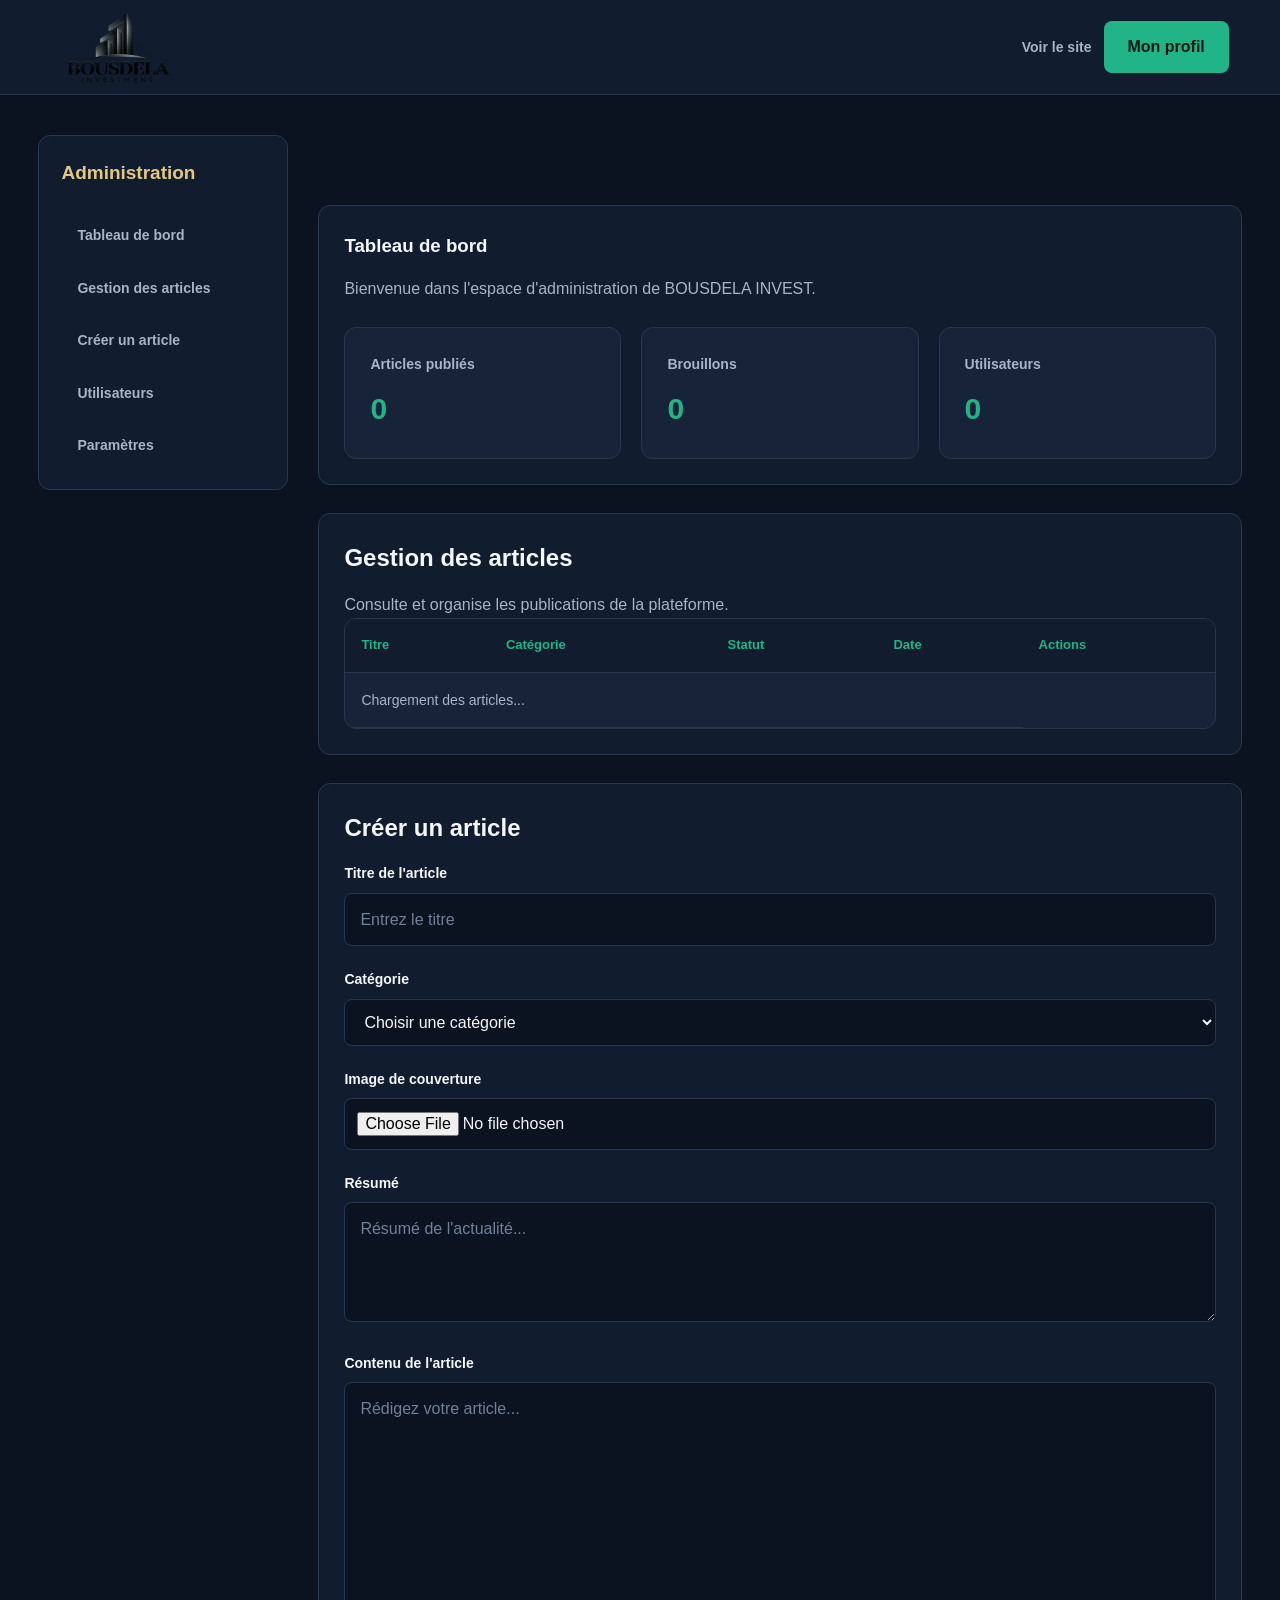
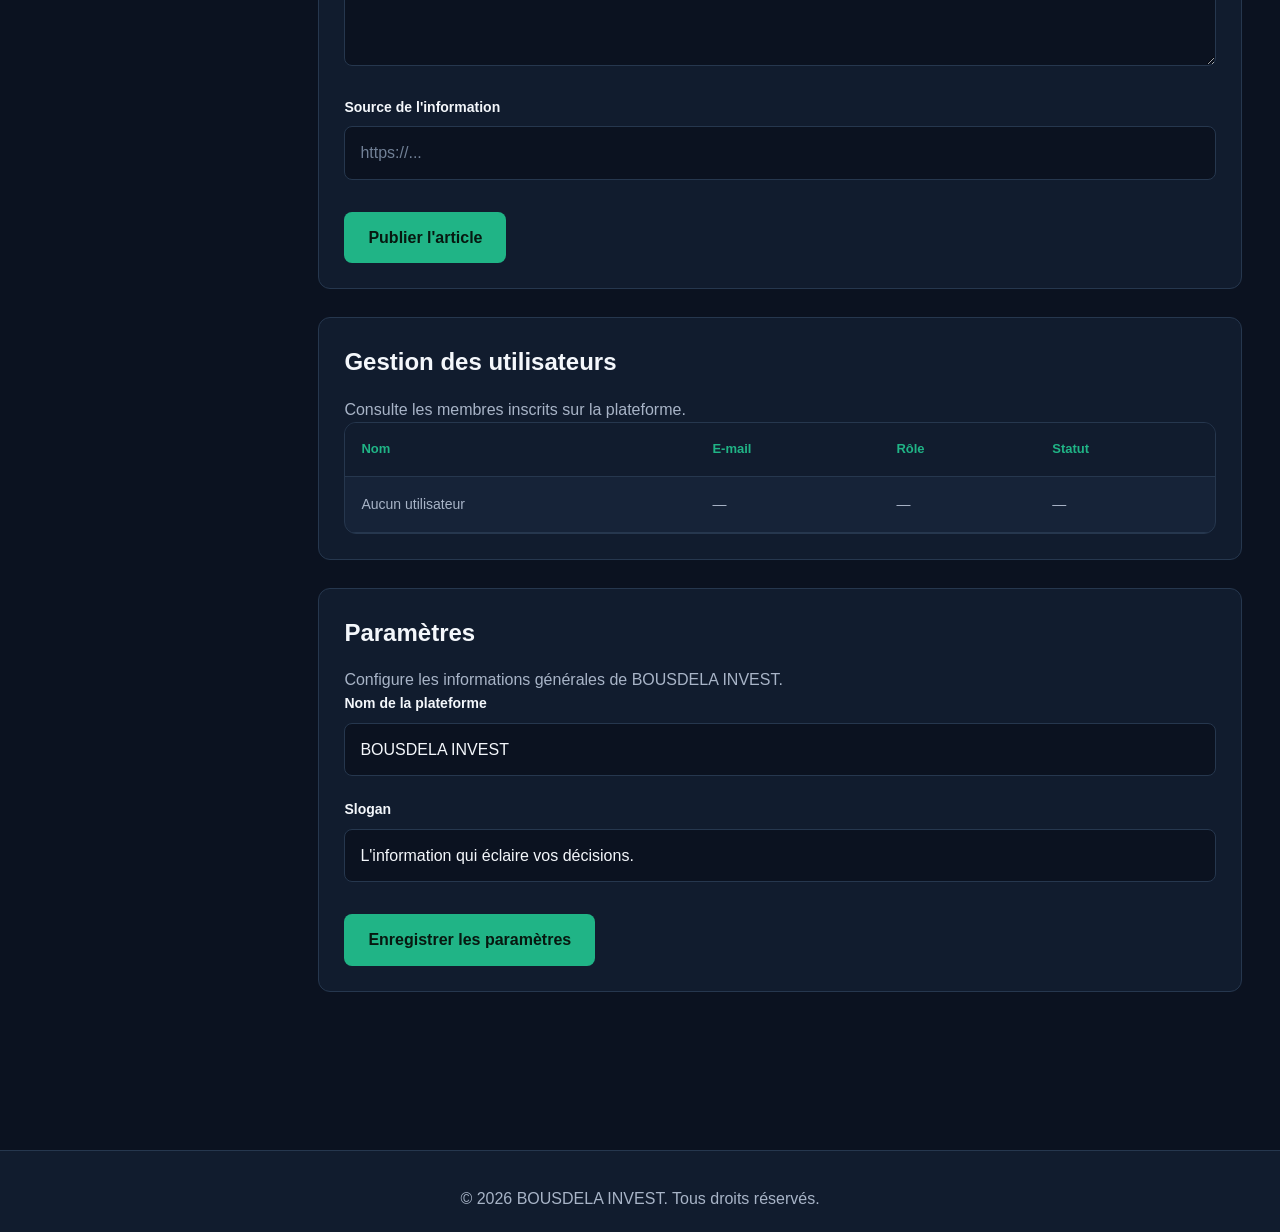
==== administration.html @ baf08b8d "Initial commit - BOUSDELA INVEST V1" ====
<!DOCTYPE html>
<html lang="fr">

<head>
    <meta charset="UTF-8">
    <meta name="viewport" content="width=device-width, initial-scale=1.0">

    <title>Administration | BOUSDELA INVEST</title>

    <meta name="robots" content="noindex, nofollow">

    <link rel="stylesheet" href="CSS/Style.css">
</head>


<body>

    <!-- EN-TÊTE ADMINISTRATION -->
    <header class="admin-header">

        <a href="index.html" class="brand">
            <img
                src="image/logo.png"
                alt="BOUSDELA INVESTMENT"
                class="brand-logo"
            >
        </a>

        <div class="nav-buttons">
            <a href="index.html">Voir le site</a>
            <a href="profil.html" class="btn">Mon profil</a>
        </div>

    </header>


    <!-- TABLEAU DE BORD -->
    <main class="dashboard" id="administration-protegee" hidden>
        <!-- MENU LATÉRAL -->
        <aside class="admin-sidebar">

            <h2>Administration</h2>

            <nav>
                <ul>

                    <li>
                        <a href="#dashboard">Tableau de bord</a>
                    </li>

                    <li>
                        <a href="#articles">Gestion des articles</a>
                    </li>

                    <li>
                        <a href="#publication">Créer un article</a>
                    </li>

                    <li>
                        <a href="#users">Utilisateurs</a>
                    </li>

                    <li>
                        <a href="#settings">Paramètres</a>
                    </li>

                </ul>
            </nav>

        </aside>


        <!-- CONTENU PRINCIPAL -->
        <section class="admin-content">


            <!-- 1. TABLEAU DE BORD -->
            <section id="dashboard">

                <h1>Tableau de bord</h1>

                <p>
                    Bienvenue dans l'espace d'administration
                    de BOUSDELA INVEST.
                </p>

                <div class="dashboard-stats">

                    <article class="stat-card">
                        <h3>Articles publiés</h3>
                        <p>0</p>
                    </article>

                    <article class="stat-card">
                        <h3>Brouillons</h3>
                        <p>0</p>
                    </article>

                    <article class="stat-card">
                        <h3>Utilisateurs</h3>
                        <p>0</p>
                    </article>

                </div>

            </section>


            <!-- 2. GESTION DES ARTICLES -->
            <section id="articles">

                <h2>Gestion des articles</h2>

                <p>
                    Consulte et organise les publications
                    de la plateforme.
                </p>

                <div class="table-container">

                    <table>

                        <thead>
                            <tr>
                                <th>Titre</th>
                                <th>Catégorie</th>
                                <th>Statut</th>
                                <th>Date</th>
                                <th>Actions</th>
                            </tr>
                        </thead>

                        <tbody id="articles-table-body">

        <tr>
        <td colspan="4">Chargement des articles...</td>
                 </tr>

                </tbody>

                    </table>

                </div>

            </section>


            <!-- 3. CRÉATION D'ARTICLE -->
            <section id="publication">

                <h2>Créer un article</h2>

                <form id="article-form">

                    <div class="form-group">

                        <label for="article-title">
                            Titre de l'article
                        </label>

                        <input
                            type="text"
                            id="article-title"
                            name="title"
                            placeholder="Entrez le titre"
                            required
                        >

                    </div>


                    <div class="form-group">

                        <label for="article-category">
                            Catégorie
                        </label>

                        <select
                            id="article-category"
                            name="category"
                            required
                        >

                            <option value="">
                                Choisir une catégorie
                            </option>

                            <option value="forex">Forex</option>

                            <option value="crypto">Crypto</option>

                            <option value="actions">Actions</option>

                            <option value="matieres-premieres">
                                Matières premières
                            </option>

                            <option value="macroeconomie">
                                Macroéconomie
                            </option>

                        </select>

                    </div>


                    
<div class="form-group">

    <label for="article-image">
        Image de couverture
    </label>

    <input
        type="file"
        id="article-image"
        name="image"
        accept="image/jpeg, image/png, image/webp"
    >

    <div id="image-preview-container" style="display: none; margin-top: 15px;">

        <p>Aperçu de l'image :</p>

        <img
            id="image-preview"
            src=""
            alt="Prévisualisation de l'image"
            style="max-width: 100%; width: 350px; border-radius: 10px;"
        >

    </div>

</div>



                    <div class="form-group">

                        <label for="article-summary">
                            Résumé
                        </label>

                        <textarea
                            id="article-summary"
                            name="summary"
                            rows="3"
                            placeholder="Résumé de l'actualité..."
                            required
                        ></textarea>

                    </div>
                        
                         
                    <div class="form-group">

                        <label for="article-content">
                            Contenu de l'article
                        </label>

                        <textarea
                            id="article-content"
                            name="content"
                            rows="10"
                            placeholder="Rédigez votre article..."
                            required
                        ></textarea>

                    </div>


                    <div class="form-group">

                        <label for="article-source">
                            Source de l'information
                        </label>

                        <input
                            type="url"
                            id="article-source"
                            name="source"
                            placeholder="https://..."
                        >

                    </div>


                    <button type="submit" class="btn">
                        Publier l'article
                    </button>

                </form>

            </section>


            <!-- 4. UTILISATEURS -->
            <section id="users">

                <h2>Gestion des utilisateurs</h2>

                <p>
                    Consulte les membres inscrits sur la plateforme.
                </p>

                <div class="table-container">

                    <table>

                        <thead>
                            <tr>
                                <th>Nom</th>
                                <th>E-mail</th>
                                <th>Rôle</th>
                                <th>Statut</th>
                            </tr>
                        </thead>

                        <tbody>

                            <tr>
                                <td>Aucun utilisateur</td>
                                <td>—</td>
                                <td>—</td>
                                <td>—</td>
                            </tr>

                        </tbody>

                    </table>

                </div>

            </section>


            <!-- 5. PARAMÈTRES -->
            <section id="settings">

                <h2>Paramètres</h2>

                <p>
                    Configure les informations générales
                    de BOUSDELA INVEST.
                </p>

                <div class="form-group">

                    <label for="site-name">
                        Nom de la plateforme
                    </label>

                    <input
                        type="text"
                        id="site-name"
                        value="BOUSDELA INVEST"
                    >

                </div>

                <div class="form-group">

                    <label for="site-description">
                        Slogan
                    </label>

                    <input
                        type="text"
                        id="site-description"
                        value="L'information qui éclaire vos décisions."
                    >

                </div>

                <button type="button" class="btn">
                    Enregistrer les paramètres
                </button>

            </section>

        </section>

    </main>


    <!-- PIED DE PAGE -->
    <footer>

        <p>
            &copy; 2026 BOUSDELA INVEST.
            Tous droits réservés.
        </p>

    </footer>


<script src="https://cdn.jsdelivr.net/npm/@supabase/supabase-js@2"></script>
<script src="js/supabase-config.js"></script>
<script src="js/main.js" defer></script>
</body>
</html>
---- CSS/Style.css ----
/* =====================================================
   BOUSDELA INVEST
   Feuille de style générale
   Version harmonisée : logo, navigation et pages du site
   ===================================================== */

/* 1. VARIABLES */
:root {
    --bg-main: #0b1220;
    --bg-secondary: #111c2e;
    --bg-card: #162338;
    --bg-hover: #1c2d45;

    --primary: #20b486;
    --primary-dark: #15966e;
    --primary-light: #45d6a7;

    --gold: #c9a65b;
    --gold-light: #e4c77e;

    --text-main: #f4f7fb;
    --text-secondary: #a8b4c7;
    --text-muted: #718096;

    --border: #26374e;
    --danger: #ef5350;
    --warning: #f5b942;

    --radius: 12px;
    --radius-large: 20px;
    --shadow: 0 10px 30px rgba(0, 0, 0, 0.25);
    --transition: all 0.3s ease;
}

/* 2. RESET GÉNÉRAL */
* {
    margin: 0;
    padding: 0;
    box-sizing: border-box;
}

html {
    scroll-behavior: smooth;
}

body {
    min-height: 100vh;
    background-color: var(--bg-main);
    color: var(--text-main);
    font-family: Arial, Helvetica, sans-serif;
    font-size: 16px;
    line-height: 1.6;
}

a {
    color: inherit;
    text-decoration: none;
    transition: var(--transition);
}

ul {
    list-style: none;
}

img {
    display: block;
    max-width: 100%;
}

button,
input,
textarea,
select {
    font: inherit;
}

button {
    cursor: pointer;
}

/* 3. ÉLÉMENTS GÉNÉRAUX */
.container {
    width: min(1150px, 90%);
    margin: 0 auto;
}

section {
    padding: 70px 0;
}

.section-title {
    margin-bottom: 15px;
    font-size: clamp(25px, 4vw, 36px);
    font-weight: 700;
}

.section-description {
    max-width: 650px;
    margin-bottom: 35px;
    color: var(--text-secondary);
}

.highlight {
    color: var(--primary);
}

.text-muted {
    color: var(--text-muted);
}

.text-center {
    text-align: center;
}

/* 4. EN-TÊTE ET IDENTITÉ VISUELLE */
header {
    position: relative;
    z-index: 10;
    width: 100%;
    background-color: var(--bg-secondary);
    border-bottom: 1px solid var(--border);
}

/* Utiliser class="navbar" sur les en-têtes contenant logo + nav + boutons */
.navbar,
.admin-header {
    display: flex;
    align-items: center;
    justify-content: space-between;
    gap: 25px;
    width: 100%;
    min-height: 100px;
    padding: 8px 4%;
    background-color: var(--bg-secondary);
    border-bottom: 1px solid var(--border);
}

/* Logo cliquable */
.brand {
    display: flex;
    align-items: center;
    flex: 0 0 auto;
    text-decoration: none;
}

.brand-logo {
    display: block;
    width: 150px;
    height: 88px;
    object-fit: contain;
}

/* Compatibilité avec les anciennes versions du HTML */
.logo,
.logo a {
    display: flex;
    align-items: center;
    gap: 10px;
    color: var(--text-main);
    font-size: 22px;
    font-weight: 800;
    letter-spacing: 1px;
}

.logo img {
    width: 150px;
    height: 88px;
    object-fit: contain;
}

.logo span {
    color: var(--primary);
}

/* Navigation principale */
nav ul,
.nav-links {
    display: flex;
    align-items: center;
    flex-wrap: wrap;
    gap: 20px;
}

nav a,
.nav-links a {
    color: var(--text-secondary);
    font-size: 14px;
    font-weight: 600;
}

nav a:hover,
.nav-links a:hover,
nav a.active,
.nav-links a.active {
    color: var(--gold-light);
}

/* Boutons Connexion / Inscription */
.nav-buttons {
    display: flex;
    align-items: center;
    flex-shrink: 0;
    gap: 12px;
}

.nav-buttons > a:not(.btn) {
    color: var(--text-secondary);
    font-size: 14px;
    font-weight: 700;
}

.nav-buttons > a:not(.btn):hover {
    color: var(--gold-light);
}

/* 5. BOUTONS */
.btn,
button.btn {
    display: inline-flex;
    align-items: center;
    justify-content: center;
    gap: 8px;
    padding: 12px 23px;
    border: 1px solid transparent;
    border-radius: 8px;
    background-color: var(--primary);
    color: #071810;
    font-weight: 700;
    transition: var(--transition);
}

.btn:hover,
button.btn:hover {
    background-color: var(--primary-dark);
    color: white;
    transform: translateY(-2px);
}

.btn-outline {
    border: 1px solid var(--primary);
    background: transparent;
    color: var(--primary);
}

.btn-outline:hover {
    background-color: var(--primary);
    color: #071810;
}

.btn-secondary {
    background-color: var(--bg-hover);
    color: var(--text-main);
}

.btn-danger {
    background-color: var(--danger);
    color: white;
}


/* BANNIÈRE PRINCIPALE */

.hero {
    min-height: 540px;
    display: flex;
    align-items: center;
    padding: 90px 8%;

    background:
        radial-gradient(
            circle at 85% 30%,
            rgba(32, 180, 134, 0.18),
            transparent 40%
        ),
        linear-gradient(135deg, #0b1220, #132b35);
}

.hero-content {
    width: 100%;
    max-width: 780px;
}

.hero-label {
    display: inline-block;
    margin-bottom: 20px;
    color: #c9a65b;
    font-size: 13px;
    font-weight: 700;
    letter-spacing: 3px;
}

.hero h1 {
    max-width: 750px;
    margin-bottom: 22px;
    font-size: clamp(38px, 5vw, 62px);
    line-height: 1.15;
}

.hero p {
    max-width: 650px;
    margin-bottom: 30px;
    color: var(--text-secondary);
    font-size: 18px;
}

.hero-buttons {
    display: flex;
    flex-wrap: wrap;
    gap: 15px;
}

@media (max-width: 600px) {
    .hero {
        min-height: 460px;
        padding: 65px 6%;
    }

    .hero h1 {
        font-size: 36px;
    }

    .hero-buttons {
        flex-direction: column;
    }

    .hero-buttons a {
        width: 100%;
    }
}


/* 7. CARTES ET ACTUALITÉS */
.news-grid,
.articles-grid,
.cards-grid {
    display: grid;
    grid-template-columns: repeat(3, minmax(0, 1fr));
    gap: 25px;
}

.news-card,
.article-card,
.card {
    overflow: hidden;
    border: 1px solid var(--border);
    border-radius: var(--radius);
    background-color: var(--bg-card);
    transition: var(--transition);
}

.news-card:hover,
.article-card:hover,
.card:hover {
    border-color: var(--primary);
    box-shadow: var(--shadow);
    transform: translateY(-5px);
}

.news-card img,
.article-card img {
    width: 100%;
    height: 210px;
    object-fit: cover;
}

.card-content,
.news-card-content,
.article-card-content {
    padding: 22px;
}

.category,
.badge-category {
    display: inline-block;
    margin-bottom: 12px;
    padding: 5px 11px;
    border-radius: 30px;
    background-color: rgba(32, 180, 134, 0.13);
    color: var(--primary-light);
    font-size: 12px;
    font-weight: 700;
}

.news-card h3,
.article-card h3,
.card h3 {
    margin-bottom: 12px;
    font-size: 19px;
    line-height: 1.4;
}

.news-card p,
.article-card p,
.card p {
    color: var(--text-secondary);
    font-size: 14px;
}

.article-meta {
    display: flex;
    flex-wrap: wrap;
    gap: 15px;
    margin-top: 15px;
    color: var(--text-muted);
    font-size: 12px;
}

/* 8. ACTUALITÉS, RECHERCHE ET CATÉGORIES */
.news-header {
    padding: 55px 5% 25px;
    text-align: center;
}

.news-header h1 {
    margin-bottom: 10px;
    font-size: clamp(30px, 5vw, 44px);
}

.news-header p {
    color: var(--text-secondary);
}

.news-search {
    max-width: 700px;
    margin: 0 auto;
}

.news-filters h2 {
    margin-bottom: 20px;
    font-size: 22px;
}

.categories {
    display: flex;
    flex-wrap: wrap;
    gap: 12px;
    margin-bottom: 30px;
}

.categories a,
.category-filter {
    padding: 9px 17px;
    border: 1px solid var(--border);
    border-radius: 30px;
    color: var(--text-secondary);
    font-size: 14px;
}

.categories a:hover,
.categories a.active,
.category-filter:hover {
    border-color: var(--primary);
    background-color: var(--primary);
    color: #071810;
}

.news-list {
    padding-top: 20px;
}

/* 9. FORMULAIRES ET CHAMPS */
.form-container,
.login-form,
.registration-form {
    width: min(480px, 92%);
    margin: 30px auto 65px;
    padding: 35px;
    border: 1px solid var(--border);
    border-radius: var(--radius-large);
    background-color: var(--bg-card);
    box-shadow: var(--shadow);
}

.form-container h1,
.form-container h2,
.login-section h1,
.registration-section h1 {
    margin-bottom: 12px;
    text-align: center;
}

.form-container p,
.login-section > p,
.registration-section > p {
    margin-bottom: 25px;
    color: var(--text-secondary);
    text-align: center;
}

.form-group {
    margin-bottom: 20px;
}

.form-group label {
    display: block;
    margin-bottom: 8px;
    font-size: 14px;
    font-weight: 600;
}

input,
textarea,
select {
    width: 100%;
    padding: 13px 15px;
    border: 1px solid var(--border);
    border-radius: 8px;
    outline: none;
    background-color: var(--bg-main);
    color: var(--text-main);
    transition: var(--transition);
}

input:focus,
textarea:focus,
select:focus {
    border-color: var(--primary);
    box-shadow: 0 0 0 3px rgba(32, 180, 134, 0.12);
}

input::placeholder,
textarea::placeholder {
    color: var(--text-muted);
}

textarea {
    min-height: 130px;
    resize: vertical;
}

.form-container button,
.form-container .btn,
.login-form button,
.registration-form button {
    width: 100%;
    margin-top: 10px;
}

.form-footer {
    margin-top: 22px;
    color: var(--text-secondary);
    font-size: 14px;
    text-align: center;
}

.form-footer a,
.login-form p a,
.registration-form p a {
    color: var(--primary-light);
    font-weight: 700;
}

.login-section,
.registration-section {
    width: min(600px, 92%);
    margin: 55px auto;
    padding: 35px 0;
}

.login-section > p,
.registration-section > p {
    max-width: 520px;
    margin-right: auto;
    margin-left: auto;
}

.login-form p,
.registration-form p {
    margin-top: 20px;
    color: var(--text-secondary);
    font-size: 14px;
    text-align: center;
}

/* 10. BOUTON GOOGLE */
.google-btn {
    display: flex;
    align-items: center;
    justify-content: center;
    gap: 12px;
    width: 100%;
    margin-top: 15px;
    padding: 13px;
    border: 1px solid #d5d9df;
    border-radius: 8px;
    background-color: white;
    color: #202124;
    font-weight: 700;
}

.google-btn:hover {
    background-color: #e8e8e8;
}

/* 11. PAGE ARTICLE */
.article-detail {
    width: min(850px, 90%);
    margin: 50px auto;
}

.article-header {
    margin-bottom: 25px;
}

.article-category {
    display: inline-block;
    color: var(--gold-light);
    font-weight: 700;
}

.article-detail h1 {
    margin: 20px 0;
    font-size: clamp(30px, 5vw, 45px);
    line-height: 1.2;
}

.article-header p {
    color: var(--text-muted);
    font-size: 14px;
}

.article-detail figure {
    margin: 25px 0;
}

.article-detail .article-cover {
    width: 100%;
    max-height: 450px;
    border-radius: var(--radius);
    object-fit: cover;
}

.article-summary {
    margin: 25px 0;
    padding: 22px;
    border-left: 4px solid var(--gold);
    border-radius: 0 var(--radius) var(--radius) 0;
    background-color: var(--bg-card);
}

.article-summary h2 {
    margin-bottom: 10px;
}

.article-body {
    color: #d4dce8;
    font-size: 17px;
    line-height: 1.9;
}

.article-body p {
    margin-bottom: 22px;
}

.article-body h2,
.article-body h3 {
    margin: 30px 0 15px;
    color: var(--text-main);
}

.article-body a,
.article-sources a {
    color: var(--primary-light);
    text-decoration: underline;
}

.article-sources {
    margin-top: 35px;
    padding: 22px;
    border: 1px solid var(--border);
    border-radius: var(--radius);
    background-color: var(--bg-card);
}

.article-sources h2 {
    margin-bottom: 12px;
}

/* 12. PROFIL UTILISATEUR */
.profile-container {
    width: min(750px, 92%);
    margin: 50px auto;
    padding: 30px;
    border: 1px solid var(--border);
    border-radius: var(--radius-large);
    background-color: var(--bg-card);
}

.profile-container > h1 {
    margin-bottom: 25px;
    text-align: center;
}

.profile-header {
    margin-bottom: 30px;
    text-align: center;
}

.profile-avatar {
    width: 100px;
    height: 100px;
    margin: 0 auto 15px;
    border: 3px solid var(--primary);
    border-radius: 50%;
    object-fit: cover;
}

.profile-header p {
    color: var(--text-secondary);
}

.profile-info {
    display: grid;
    grid-template-columns: 1fr 1fr;
    gap: 20px;
}

.profile-info div {
    padding: 15px;
    border-radius: 8px;
    background-color: var(--bg-secondary);
}

.profile-info strong {
    display: block;
    margin-bottom: 5px;
    color: var(--primary);
}

.profile-info button {
    padding: 11px 16px;
    border: 1px solid var(--border);
    border-radius: 8px;
    background-color: var(--bg-hover);
    color: var(--text-main);
}

/* 13. ADMINISTRATION */
.admin-header {
    min-height: 90px;
}

.admin-header .brand-logo,
.admin-header .logo img {
    width: 135px;
    height: 78px;
}

.dashboard {
    display: grid;
    grid-template-columns: 250px minmax(0, 1fr);
    gap: 30px;
    width: min(1300px, 94%);
    margin: 40px auto;
}

.admin-sidebar {
    align-self: start;
    padding: 22px;
    border: 1px solid var(--border);
    border-radius: var(--radius);
    background-color: var(--bg-secondary);
}

.admin-sidebar nav ul {
    display: flex;
    flex-direction: column;
    align-items: stretch;
    gap: 8px;
}

.admin-sidebar nav a {
    display: block;
    padding: 11px 13px;
    border-radius: 8px;
    color: var(--text-secondary);
}

.admin-sidebar nav a:hover {
    background-color: var(--bg-hover);
    color: var(--gold-light);
}

.admin-content {
    min-width: 0;
}

.admin-content > section {
    margin-bottom: 28px;
    padding: 25px;
    border: 1px solid var(--border);
    border-radius: var(--radius);
    background-color: var(--bg-secondary);
}

.admin-content h1,
.admin-content h2 {
    margin-bottom: 15px;
}

.admin-content p {
    color: var(--text-secondary);
}

.dashboard-stats {
    display: grid;
    grid-template-columns: repeat(3, minmax(0, 1fr));
    gap: 20px;
    margin-top: 25px;
}

.stat-card {
    padding: 25px;
    border: 1px solid var(--border);
    border-radius: var(--radius);
    background-color: var(--bg-card);
}

.stat-card h3 {
    color: var(--text-secondary);
    font-size: 14px;
}

.stat-card p {
    margin-top: 10px;
    color: var(--primary);
    font-size: 30px;
    font-weight: 800;
}

/* 14. TABLEAUX */
.table-container {
    width: 100%;
    overflow-x: auto;
    border: 1px solid var(--border);
    border-radius: var(--radius);
    background-color: var(--bg-card);
}

table {
    width: 100%;
    min-width: 600px;
    border-collapse: collapse;
}

th,
td {
    padding: 16px;
    border-bottom: 1px solid var(--border);
    text-align: left;
}

th {
    background-color: var(--bg-secondary);
    color: var(--primary);
    font-size: 13px;
}

td {
    color: var(--text-secondary);
    font-size: 14px;
}

tr:hover td {
    background-color: var(--bg-hover);
}

/* 15. ALERTES ET STATUTS */
.alert {
    margin-bottom: 20px;
    padding: 15px 18px;
    border-radius: 8px;
}

.alert-success {
    border: 1px solid var(--primary);
    background-color: rgba(32, 180, 134, 0.12);
    color: var(--primary-light);
}

.alert-error {
    border: 1px solid var(--danger);
    background-color: rgba(239, 83, 80, 0.12);
    color: #ff7773;
}

.status {
    display: inline-block;
    padding: 5px 10px;
    border-radius: 20px;
    font-size: 12px;
    font-weight: 700;
}

.status-published {
    background-color: rgba(32, 180, 134, 0.15);
    color: var(--primary-light);
}

.status-pending {
    background-color: rgba(245, 185, 66, 0.15);
    color: var(--warning);
}

/* 16. PIED DE PAGE */
footer {
    margin-top: 60px;
    padding: 35px 5% 20px;
    border-top: 1px solid var(--border);
    background-color: var(--bg-secondary);
    color: var(--text-secondary);
    text-align: center;
}

.footer-content {
    display: grid;
    grid-template-columns: 2fr 1fr 1fr;
    gap: 40px;
    max-width: 1150px;
    margin: 0 auto;
}

.footer-content h3 {
    margin-bottom: 15px;
}

.footer-content p,
.footer-content a {
    color: var(--text-secondary);
    font-size: 14px;
}

.footer-content a:hover {
    color: var(--primary);
}

.footer-bottom {
    max-width: 1150px;
    margin: 35px auto 0;
    padding-top: 20px;
    border-top: 1px solid var(--border);
    color: var(--text-muted);
    font-size: 13px;
    text-align: center;
}

/* 17. RESPONSIVE - TABLETTES */
@media (max-width: 1000px) {
    .navbar {
        flex-wrap: wrap;
    }

    .navbar nav {
        order: 3;
        width: 100%;
    }

    .navbar nav ul {
        justify-content: center;
        gap: 14px;
    }

    .news-grid,
    .articles-grid,
    .cards-grid {
        grid-template-columns: repeat(2, minmax(0, 1fr));
    }

    .dashboard {
        grid-template-columns: 210px minmax(0, 1fr);
        gap: 18px;
    }

    .dashboard-stats {
        grid-template-columns: repeat(2, minmax(0, 1fr));
    }
}

/* 18. RESPONSIVE - MOBILES */
@media (max-width: 650px) {
    body {
        font-size: 15px;
    }

    section {
        padding: 45px 0;
    }

    .navbar,
    .admin-header {
        flex-wrap: wrap;
        gap: 12px;
        padding: 10px 5%;
    }

    .brand-logo,
    .logo img {
        width: 112px;
        height: 70px;
    }

    .navbar nav {
        order: 3;
        width: 100%;
    }

    .navbar nav ul,
    nav ul,
    .nav-links {
        flex-direction: column;
        align-items: flex-start;
        gap: 10px;
        width: 100%;
    }

    .nav-buttons {
        gap: 8px;
    }

    .nav-buttons .btn {
        padding: 9px 12px;
        font-size: 12px;
    }

    .hero {
        min-height: 450px;
        padding: 65px 5%;
    }

    .hero p {
        font-size: 16px;
    }

    .hero-buttons {
        flex-direction: column;
    }

    .hero-buttons .btn {
        width: 100%;
    }

    .news-grid,
    .articles-grid,
    .cards-grid {
        grid-template-columns: 1fr;
    }

    .form-container,
    .login-form,
    .registration-form {
        padding: 25px 20px;
    }

    .login-section,
    .registration-section {
        margin: 30px auto;
    }

    .dashboard {
        grid-template-columns: 1fr;
        width: 92%;
        margin: 25px auto;
    }

    .admin-sidebar nav ul {
        display: grid;
        grid-template-columns: repeat(2, minmax(0, 1fr));
    }

    .dashboard-stats,
    .profile-info {
        grid-template-columns: 1fr;
    }

    .admin-content > section {
        padding: 18px;
    }

    .footer-content {
        grid-template-columns: 1fr;
        gap: 25px;
    }

    .article-detail h1 {
        font-size: 30px;
    }

    .profile-container {
        padding: 22px;
    }
}

/* 19. ACCESSIBILITÉ */
:focus-visible {
    outline: 2px solid var(--primary-light);
    outline-offset: 3px;
}

@media (prefers-reduced-motion: reduce) {
    *,
    *::before,
    *::after {
        scroll-behavior: auto !important;
        transition: none !important;
    }
}

/* AJUSTEMENT DE LA PAGE ACTUALITES */

.news-header {
    padding: 45px 5% 20px;
}

.news-search {
    padding-top: 15px;
    padding-bottom: 25px;
}

.news-filters {
    padding-top: 15px;
    padding-bottom: 25px;
}

.news-filters h2 {
    margin-bottom: 18px;
}

.news-list {
    padding-top: 25px;
}

.news-list .section-title {
    margin-bottom: 25px;
}

/* FINITIONS PAGE ARTICLE */

.article-header {
    padding-bottom: 20px;
    border-bottom: 1px solid var(--border);
}

.article-header .article-category {
    padding: 6px 14px;
    border-radius: 30px;
    background: rgba(201, 166, 91, 0.12);
    color: var(--gold-light);
}

.article-header h1 {
    max-width: 800px;
}

.article-detail figcaption {
    margin-top: 10px;
    color: var(--text-muted);
    font-size: 13px;
    text-align: center;
}

.article-sources li {
    margin-top: 10px;
}

.article-sources a:hover {
    color: var(--gold-light);
}

/* ==================================
   CONNEXION ET INSCRIPTION
================================== */

.auth-header {
    display: flex;
    align-items: center;
    justify-content: space-between;
    min-height: 90px;
    padding: 8px 6%;
}

.auth-header .brand-logo {
    width: 130px;
    height: 75px;
}

.auth-main {
    min-height: 650px;
    display: flex;
    align-items: center;
    justify-content: center;
    padding: 50px 20px;

    background:
        radial-gradient(
            circle at 50% 30%,
            rgba(32, 180, 134, 0.12),
            transparent 50%
        ),
        var(--bg-main);
}

.auth-label {
    display: block;
    margin-bottom: 15px;
    color: var(--gold-light);
    font-size: 12px;
    font-weight: 700;
    letter-spacing: 3px;
    text-align: center;
}

.login-section,
.registration-section {
    width: min(520px, 100%);
    margin: 0;
    padding: 35px 0;
}

.login-form,
.registration-form {
    width: 100%;
    margin: 30px auto 0;
    padding: 35px;
    border: 1px solid var(--border);
    border-radius: var(--radius-large);
    background: var(--bg-card);
    box-shadow: var(--shadow);
}

.login-form p,
.registration-form p {
    margin-top: 20px;
    color: var(--text-secondary);
    text-align: center;
    font-size: 14px;
}

.auth-divider {
    display: flex;
    align-items: center;
    gap: 12px;
    margin: 25px 0;
    color: var(--text-muted);
    font-size: 12px;
}

.auth-divider::before,
.auth-divider::after {
    content: "";
    flex: 1;
    height: 1px;
    background: var(--border);
}

@media (max-width: 600px) {
    .auth-header {
        padding: 10px 5%;
    }

    .login-form,
    .registration-form {
        padding: 25px 20px;
    }

    .auth-main {
        min-height: 550px;
    }
}

/* =========================================
   PAGE PROFIL UTILISATEUR
========================================= */

.profile-page {
    min-height: 650px;
    padding: 65px 20px;

    background:
        radial-gradient(
            circle at 50% 20%,
            rgba(32, 180, 134, 0.10),
            transparent 45%
        ),
        var(--bg-main);
}

.profile-container {
    width: min(800px, 100%);
    margin: 0 auto;
    padding: 40px;

    border: 1px solid var(--border);
    border-radius: var(--radius-large);

    background-color: var(--bg-card);
    box-shadow: var(--shadow);
}

.profile-header {
    padding-bottom: 30px;
    border-bottom: 1px solid var(--border);
    text-align: center;
}

.profile-header .auth-label {
    margin-bottom: 20px;
}

.profile-avatar {
    width: 115px;
    height: 115px;
    margin: 0 auto 20px;

    border: 3px solid var(--gold);
    border-radius: 50%;

    background-color: var(--bg-secondary);
    object-fit: cover;
}

.profile-header h1 {
    margin-bottom: 8px;
    font-size: 30px;
}

.profile-header p {
    color: var(--text-secondary);
}

.profile-status {
    display: inline-block;
    margin-top: 15px;
    padding: 6px 16px;

    border-radius: 30px;
    background-color: rgba(32, 180, 134, 0.13);

    color: var(--primary-light);
    font-size: 13px;
    font-weight: 700;
}

.profile-details {
    padding: 30px 0;
}

.profile-details h2 {
    margin-bottom: 22px;
    font-size: 21px;
}

.profile-info {
    display: grid;
    grid-template-columns: repeat(2, minmax(0, 1fr));
    gap: 15px;
}

.profile-info div {
    padding: 18px;
    border: 1px solid var(--border);
    border-radius: 10px;
    background-color: var(--bg-secondary);
}

.profile-info strong {
    display: block;
    margin-bottom: 8px;
    color: var(--gold-light);
    font-size: 13px;
}

.profile-info p {
    color: var(--text-main);
    overflow-wrap: anywhere;
}

.profile-actions {
    display: flex;
    flex-wrap: wrap;
    gap: 12px;
    padding-top: 25px;
    border-top: 1px solid var(--border);
}

.profile-actions button,
.profile-actions a {
    flex: 1;
    min-width: 150px;
    text-align: center;
}

@media (max-width: 600px) {

    .profile-page {
        padding: 35px 15px;
    }

    .profile-container {
        padding: 25px 18px;
    }

    .profile-info {
        grid-template-columns: 1fr;
    }

    .profile-actions {
        flex-direction: column;
    }

    .profile-actions button,
    .profile-actions a {
        width: 100%;
    }
}

/* =====================================
   FINITIONS ADMINISTRATION
===================================== */

.admin-header {
    position: sticky;
    top: 0;
}

.admin-sidebar h2 {
    margin-bottom: 25px;
    color: var(--gold-light);
    font-size: 19px;
}

.admin-sidebar nav a {
    border-left: 3px solid transparent;
}

.admin-sidebar nav a:hover {
    border-left-color: var(--primary);
}

.admin-content > section {
    scroll-margin-top: 110px;
}

.admin-content .form-group {
    margin-bottom: 22px;
}

.admin-content textarea {
    min-height: 120px;
}

.admin-content input[type="file"] {
    padding: 12px;
}

.admin-content button {
    margin-top: 10px;
}

@media (max-width: 650px) {

    .admin-header {
        position: relative;
    }

    .admin-sidebar h2 {
        margin-bottom: 15px;
    }

    .admin-sidebar nav ul {
        grid-template-columns: 1fr 1fr;
    }

    .admin-content > section {
        scroll-margin-top: 20px;
    }
}

/* =================================
   CATÉGORIES DES MARCHÉS
================================= */

.market-categories {
    padding: 60px 8%;
    display: grid;
    grid-template-columns: repeat(auto-fit, minmax(220px, 1fr));
    gap: 25px;
}

.market-categories h2 {
    grid-column: 1 / -1;
    color: #ffffff;
    margin-bottom: 15px;
}

.market-category {
    display: block;
    padding: 25px;
    background-color: #14221e;
    border: 1px solid #245b45;
    border-radius: 12px;
    text-decoration: none;
    color: #ffffff;
    transition: 0.3s ease;
}

.market-category:hover {
    transform: translateY(-5px);
    border-color: #00c878;
    background-color: #1b3028;
}

.market-category h3 {
    color: #00c878;
    margin-bottom: 10px;
}

.market-category p {
    color: #cccccc;
    line-height: 1.6;
}
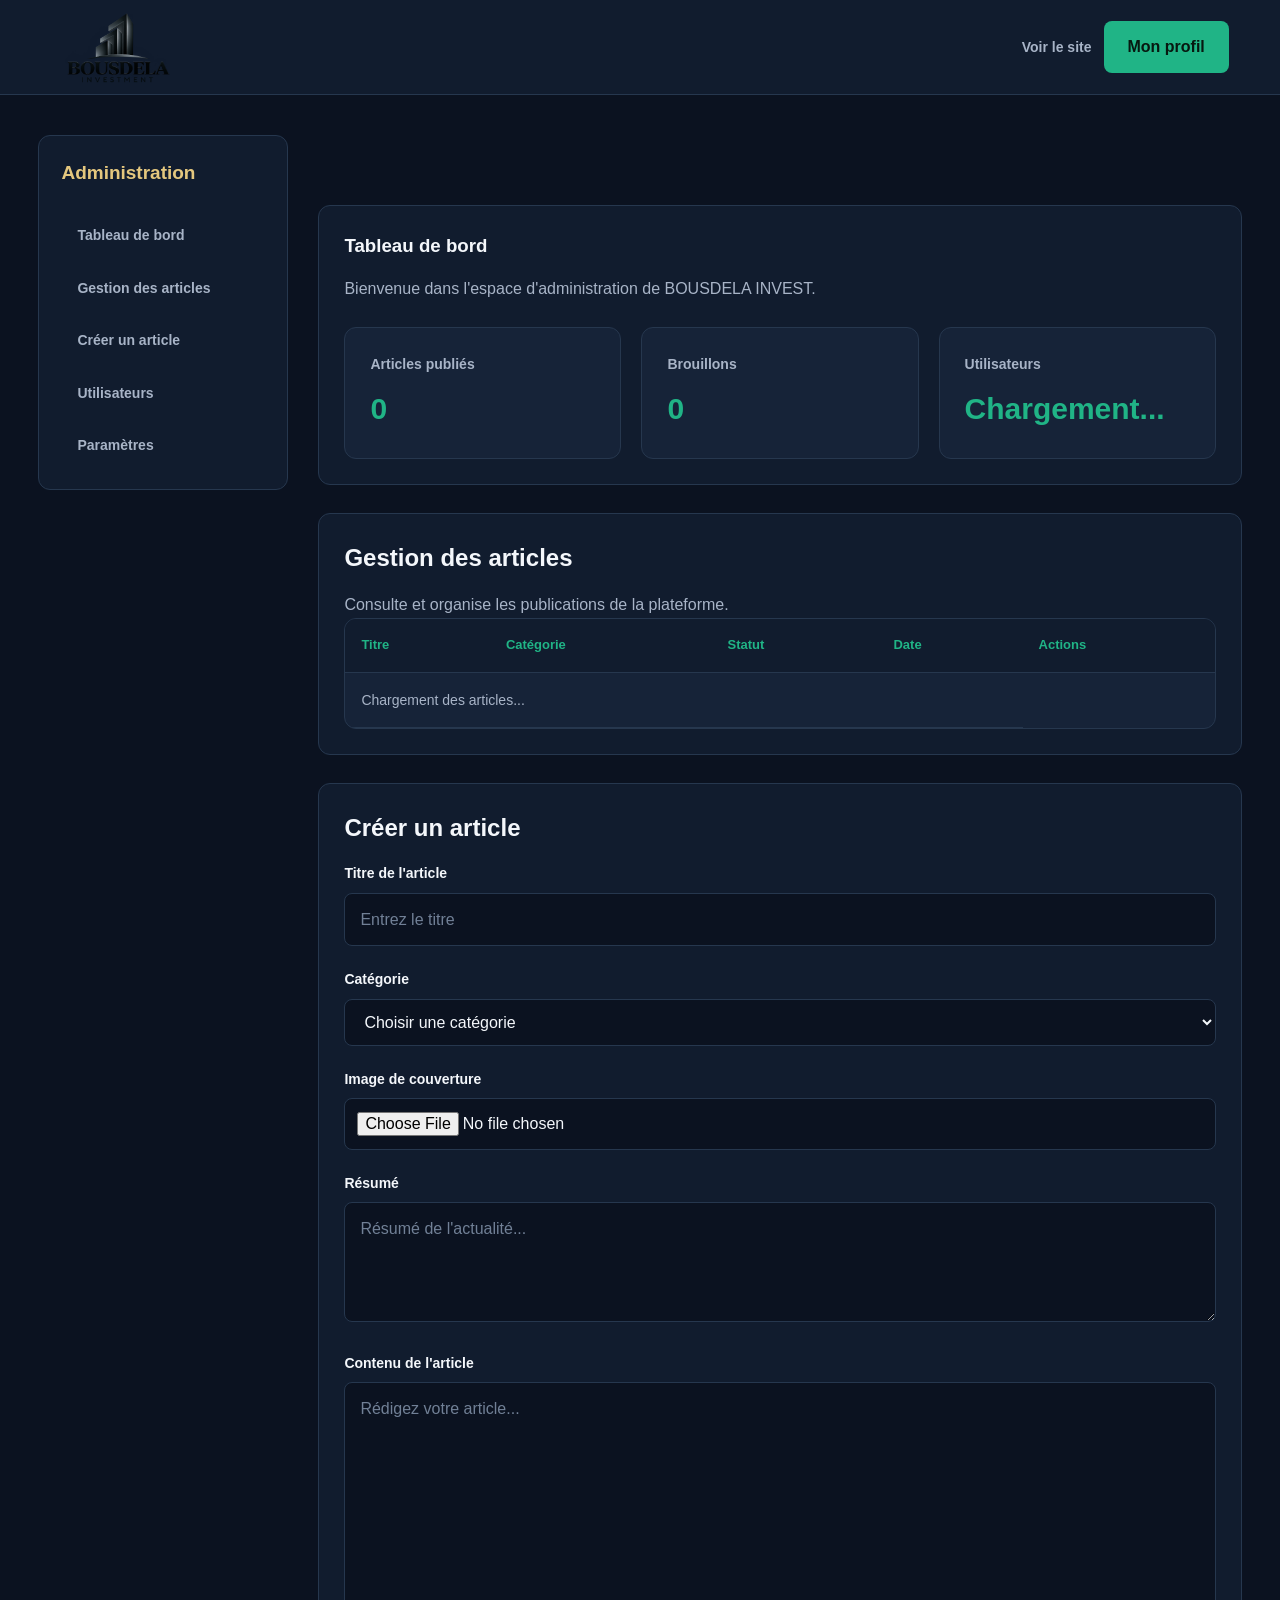
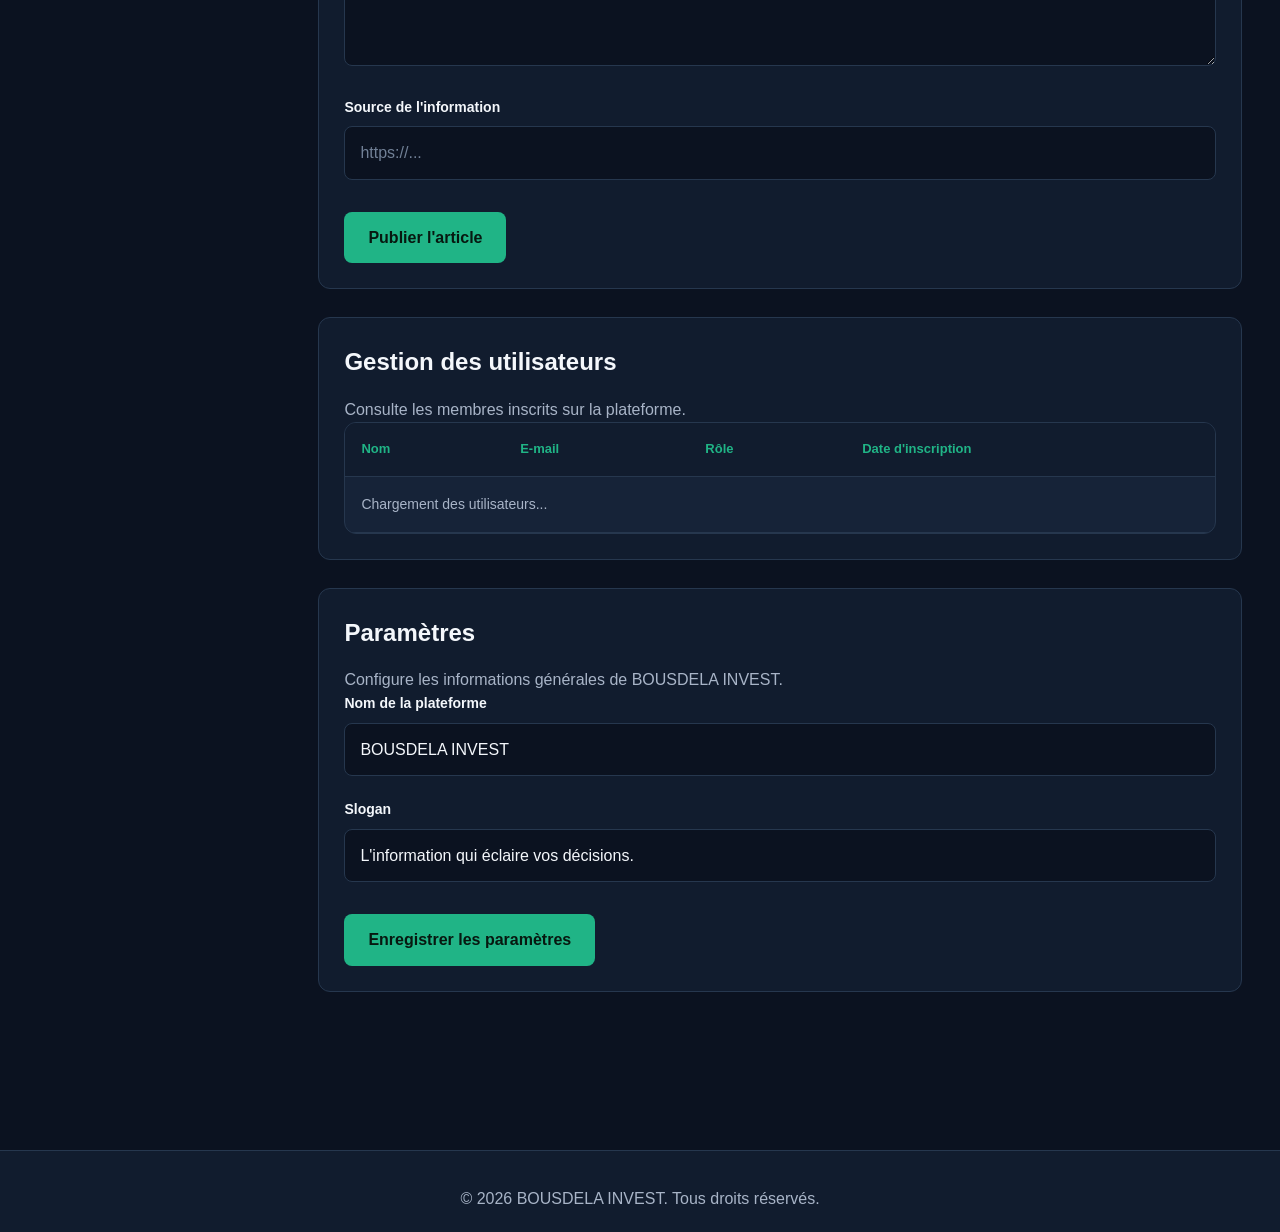
==== commit 78f30f84: "Restore administration page" ====
--- a/administration.html
+++ b/administration.html
@@ -1,7 +1,6 @@
 
 <!DOCTYPE html>
 <html lang="fr">
-
 <head>
     <meta charset="UTF-8">
     <meta name="viewport" content="width=device-width, initial-scale=1.0">
@@ -99,7 +98,7 @@
 
                     <article class="stat-card">
                         <h3>Utilisateurs</h3>
-                        <p>0</p>
+                        <p id="users-count">Chargement...</p>
                     </article>
 
                 </div>
@@ -313,19 +312,14 @@
                                 <th>Nom</th>
                                 <th>E-mail</th>
                                 <th>Rôle</th>
-                                <th>Statut</th>
+                                <th>Date d'inscription</th>
                             </tr>
                         </thead>
 
-                        <tbody>
-
+                        <tbody id="users-table-body">
                             <tr>
-                                <td>Aucun utilisateur</td>
-                                <td>—</td>
-                                <td>—</td>
-                                <td>—</td>
+                                <td colspan="4">Chargement des utilisateurs...</td>
                             </tr>
-
                         </tbody>
 
                     </table>
@@ -396,7 +390,7 @@
 
 
 <script src="https://cdn.jsdelivr.net/npm/@supabase/supabase-js@2"></script>
-<script src="js/supabase-config.js"></script>
-<script src="js/main.js" defer></script>
+<script src="JS/supabase-config.js"></script>
+<script src="JS/main.js" defer></script>
 </body>
 </html>
